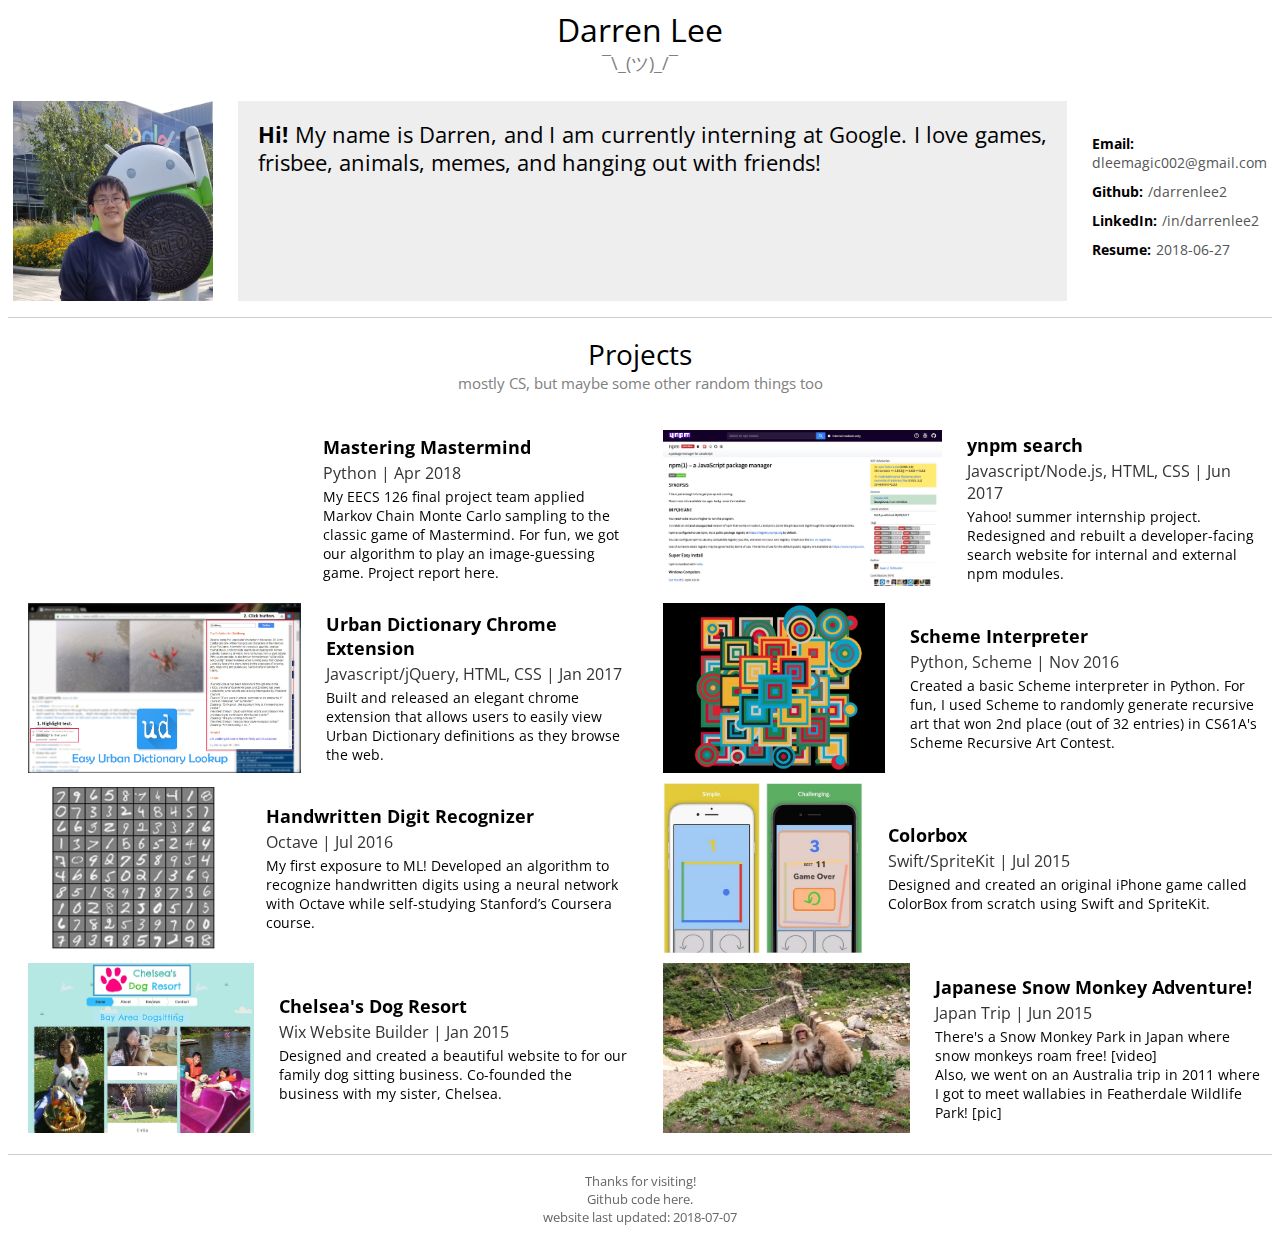
==== index.html @ 19293cb5 "fix typos" ====
<html>
  <head>
    <title>Darren</title>
    <link rel="stylesheet" type="text/css" href="./styles.css">
    <link rel="shortcut icon" href="./images/favicon/favicon.ico" type="image/x-icon">
    <!-- define charset so firefox can see the shrug emoji -->
    <meta http-equiv="Content-Type" content="text/html; charset=UTF-8">
  </head>

  <body>
    <div class="main-container">
      <!-- Site Title -->
      <div class="content-title-container" id="main-title-container">
        <div class="title">Darren Lee</div>
        <div class="subtitle">¯\_(ツ)_/¯</div>
      </div>

      <!-- Intro -->
      <div class="intro-container">
        <div class="profile-pic-container">
          <img src="./images/profile.jpg" id="profile-pic" onmouseover="this.src='./images/profile2.jpg';" onmouseout="this.src='./images/profile.jpg';"/>
        </div>
        <div class="intro-text-container">
          <div class="intro-text">
            <strong>Hi!</strong> My name is Darren, and I am currently interning at Google. I love games, frisbee, animals, <a href="https://www.facebook.com/groups/1717731545171536/?fref=nf">memes</a>, and hanging out with friends!
          </div>
        </div>
        <div class="links-container">
          <div class="link-item">
            <div class="link-item-name">Email:</div>
            <div class="link-item-link">dleemagic002@gmail.com</div>
          </div>
          <div class="link-item">
            <div class="link-item-name">Github:</div>
            <div class="link-item-link">
              <a href="https://github.com/darrenlee2">/darrenlee2</a>
            </div>
          </div>
          <div class="link-item">
            <div class="link-item-name">LinkedIn:</div>
            <div class="link-item-link">
              <a href="https://linkedin.com/in/darrenlee2">/in/darrenlee2</a>
            </div>
          </div>
          <div class="link-item">
            <div class="link-item-name">Resume:</div>
            <div class="link-item-link">
              <a href="./resume.pdf">2018-06-27</a>
            </div>
          </div>
        </div>
      </div>
      <hr/>

      <!-- Projects -->
      <div class="content-title-container" id="project-title-container">
        <div class="content-title" id="project-title">Projects</div>
        <div class="content-subtitle" id="project-subtitle">
          mostly CS, but maybe some other random things too
        </div>
      </div>
      <div class="content-container">
        <!-- Mastering Mastermind -->
        <div class="content-item">
          <div class="content-item-image-container">
            <iframe src="https://giphy.com/embed/6bdfLt8lICmFPBZW8o" frameBorder="0"></iframe>
          </div>
          <div class="content-item-text-container">
            <div class="content-item-text-title">
              <a href="./projects/mastermind.pdf">Mastering Mastermind</a>
            </div>
            <div class="content-item-text-subtitle">
              Python | Apr 2018
            </div>
            <div class="content-item-text-description">
              My EECS 126 final project team applied <a href="https://en.wikipedia.org/wiki/Markov_chain_Monte_Carlo">Markov Chain Monte Carlo</a> sampling to the classic game of Mastermind. For fun, we got our algorithm to play an image-guessing game. <a href="./projects/mastermind.pdf">Project report here</a>.
            </div>
          </div>
        </div>
        <!-- ynpm search -->
        <div class="content-item">
          <div class="content-item-image-container">
            <img src="./images/ynpm.jpg" class="content-item-image"/>
          </div>
          <div class="content-item-text-container">
            <div class="content-item-text-title">
              ynpm search
            </div>
            <div class="content-item-text-subtitle">
              Javascript/Node.js, HTML, CSS | Jun 2017
            </div>
            <div class="content-item-text-description">
              <a href="https://www.yahoo.com/">Yahoo!</a> summer internship project. Redesigned and rebuilt a developer-facing search website for internal and external <a href="https://www.npmjs.com/">npm modules</a>.
            </div>
          </div>
        </div>
        <!-- Easy Urban Dictionary Lookup -->
        <div class="content-item">
          <div class="content-item-image-container">
            <img src="./images/urbandict.jpg" class="content-item-image"/>
          </div>
          <div class="content-item-text-container">
            <div class="content-item-text-title">
              <a href="https://chrome.google.com/webstore/detail/easy-urban-dictionary-loo/jpnfkdokcadnkpmpfjbblfjjokffpbio">
                Urban Dictionary Chrome Extension 
              </a>
            </div>
            <div class="content-item-text-subtitle">
              Javascript/jQuery, HTML, CSS | Jan 2017
            </div>
            <div class="content-item-text-description">
              Built and released an elegant <a href="https://chrome.google.com/webstore/category/extensions">chrome extension</a> that allows users to easily view <a href="http://www.urbandictionary.com/">Urban Dictionary</a> definitions as they browse the web. 
            </div>
          </div>
        </div>
        <!-- Scheme Interpreter -->
        <div class="content-item">
          <div class="content-item-image-container">
            <img src="./images/schemeart.jpg" class="content-item-image"/>
          </div>
          <div class="content-item-text-container">
            <div class="content-item-text-title">
              Scheme Interpreter
            </div>
            <div class="content-item-text-subtitle">
              Python, Scheme | Nov 2016
            </div>
            <div class="content-item-text-description">
              Created a basic <a href="https://en.wikipedia.org/wiki/Scheme_(programming_language)">Scheme</a> interpreter in Python. For fun, I used Scheme to randomly generate recursive art that won 2nd place (out of 32 entries) in <a href="https://cs61a.org/">CS61A</a>'s Scheme Recursive Art Contest.
            </div>
          </div>
        </div>
        <!-- Handwritten Digit Recognizer -->
        <div class="content-item">
          <div class="content-item-image-container">
            <img src="./images/digits.jpg" class="content-item-image"/>
          </div>
          <div class="content-item-text-container">
            <div class="content-item-text-title">
              Handwritten Digit Recognizer
            </div>
            <div class="content-item-text-subtitle">
              Octave | Jul 2016
            </div>
            <div class="content-item-text-description">
              My first exposure to ML! Developed an algorithm to recognize handwritten digits using a neural network with Octave while self-studying <a href="https://www.coursera.org/learn/machine-learning">Stanford’s Coursera course</a>.
            </div>
          </div>
        </div>
        <!-- Colorbox -->
        <div class="content-item">
          <div class="content-item-image-container">
            <img src="./images/colorbox.jpg" class="content-item-image"/>
          </div>
          <div class="content-item-text-container">
            <div class="content-item-text-title">
              Colorbox
            </div>
            <div class="content-item-text-subtitle">
              Swift/SpriteKit | Jul 2015
            </div>
            <div class="content-item-text-description">
              Designed and created an original iPhone game called ColorBox from scratch using Swift and <a href= "https://developer.apple.com/reference/spritekit">SpriteKit</a>. 
            </div>
          </div>
        </div>
        <!-- Chelsea's Dog Resort -->
        <div class="content-item">
          <div class="content-item-image-container">
            <img src="./images/dogs.jpg" class="content-item-image"/>
          </div>
          <div class="content-item-text-container">
            <div class="content-item-text-title">
              <a href="http://chelseasdogresort.wixsite.com/dogs">
                Chelsea's Dog Resort
              </a>
            </div>
            <div class="content-item-text-subtitle">
              Wix Website Builder | Jan 2015
            </div>
            <div class="content-item-text-description">
              Designed and created a beautiful website to for our family dog sitting business. Co-founded the business with my sister, Chelsea.
            </div>
          </div>
        </div>
        <!-- Japanese Snow Monkeys -->
        <div class="content-item">
          <div class="content-item-image-container">
            <img src="./images/monkeys.jpg" class="content-item-image"/>
          </div>
          <div class="content-item-text-container">
            <div class="content-item-text-title">
              <a href="https://www.youtube.com/watch?v=pH8k51d99iI">
                Japanese Snow Monkey Adventure!
                </a>
            </div>
            <div class="content-item-text-subtitle">
              Japan Trip | Jun 2015
            </div>
            <div class="content-item-text-description">
              There's a <a href="http://en.jigokudani-yaenkoen.co.jp/">Snow Monkey Park</a> in Japan where snow monkeys roam free! <a href="https://www.youtube.com/watch?v=pH8k51d99iI">[video]</a>
              <br/>
              Also, we went on an Australia trip in 2011 where I got to meet wallabies in <a href="http://www.featherdale.com.au/">Featherdale Wildlife Park!</a> <a href="./images/wallaby.jpg">[pic]</a>
            </div>
          </div>
        </div>
      </div>
      <hr/>
      <!-- Footer -->
      <div class="footer-container">
        <div class="footer-item">
          Thanks for visiting!
        </div>
        <div class="footer-item">
          <a href="https://github.com/darrenlee2/darrenlee2.github.io">Github code here.</a>
        </div>
        <div class="footer-item">
          website last updated: 2018-07-07
        </div>
      </div>
    </div>
  </body>
</html>
---- styles.css ----
@import "https://fonts.googleapis.com/css?family=Open+Sans";

a {
	background-color: none;
	text-decoration: none;
	color: inherit;
	-webkit-transition: background-color 100ms;
	-moz-transition: background-color 100ms;
	-o-transition: background-color 100ms;
	transition: background-color 100ms;
}

a:hover {
	background-color: #91d6ff; /* a nice shade of blue */
	text-decoration: none;
	-webkit-transition: background-color 100ms;
	-moz-transition: background-color 100ms;
	-o-transition: background-color 100ms;
	transition: background-color 100ms;
}

.content-container {
	display: flex;
	flex-flow: row wrap;
	justify-content: space-between;
}

.content-item {
	/*background: #eee;*/
	display: inline-flex;
	height: 170px;
	margin: 5px;
	width: 49%; /* for large screens, 2 columns. */
}

@media all and (max-width: 1080px) {
	.content-item {
		width: 100%; /* for smaller screens, 1 column. */
		margin-bottom: 15px;
	}
}

.content-item-image {
	max-height: 100%;
	margin: 0 15px 0 15px;
}

.content-item-image-container {
	height: 100%;
	max-width: 50%;
}

.content-item-image-container {
	display: flex;
	flex-direction: column;
	justify-content: center;
}

.content-item-text-container {
	align-items: flex-start;
	display: inline-flex;
	flex-direction: column;
	justify-content: center;
	margin-left: 10px;
}

.content-item-text-description {
	font-size: medium;
	font-size: 90%;
}

.content-item-text-subtitle {
	color: #333;
	font-size: medium;
	margin-bottom: 3px;
}

.content-item-text-title {
	font-weight: bold;
	font-size: large;
	margin-bottom: 3px;
}

.content-title {
	font-size: x-large;
	font-size: 175%;
}

.content-title-container {
	align-items: center;
	display: flex;
 	flex-direction: column;
 	margin: 5px 5px 25px 5px;
}

.content-subtitle {
	color: gray;
	font-size: large;
	font-size: 95%;
}

.footer-container {
	align-items: center;
	display: flex;
 	flex-direction: column;
 	margin: 5px 5px 25px 5px;
}

.footer-item {
	color: #666;
	font-size: small;
}

hr {
	display: block;
	height: 1px;
	border: 0;
	border-top: 1px solid #ccc;
	margin: 1em 0;
	padding: 0;
}

.intro-text-container {
	background: #eee;
	font-size: large;
	height: 100%;
	margin: 0 25px 0 25px;
}

.intro-container {
	align-items: center;
	display: flex;
 	flex-direction: row;
 	height: 200px;
 	margin: 5px;
}

.intro-text {
	color: #000;
	font-size: 1.7vw; /* dynamic text size based on div width */
	line-height: 130%;
	margin: 20px;
	text-align: justify;
}

.link-item {
	display: flex;
	flex-flow: row wrap;
	margin-bottom: 10px;
}

.link-item-link {
	color: #555;
	font-size: medium;
	font-size: 85%;
}

.link-item-name {
	font-size: medium;
	font-size: 85%;
	font-weight: bold;
	margin-right: 5px;
}

.links-container {
	align-items: flex-start;
	display: flex;
	flex-direction: column;
}

.main-container {
	font-family: 'Open Sans', sans-serif;
	margin: 0;
	padding: 0;
}

.profile-pic-container {
	height: 100%;
}

#profile-pic {
	height: 100%;
}

.subtitle {
	color: gray;
	font-size: large;
}

.title {
	font-size: xx-large;
}
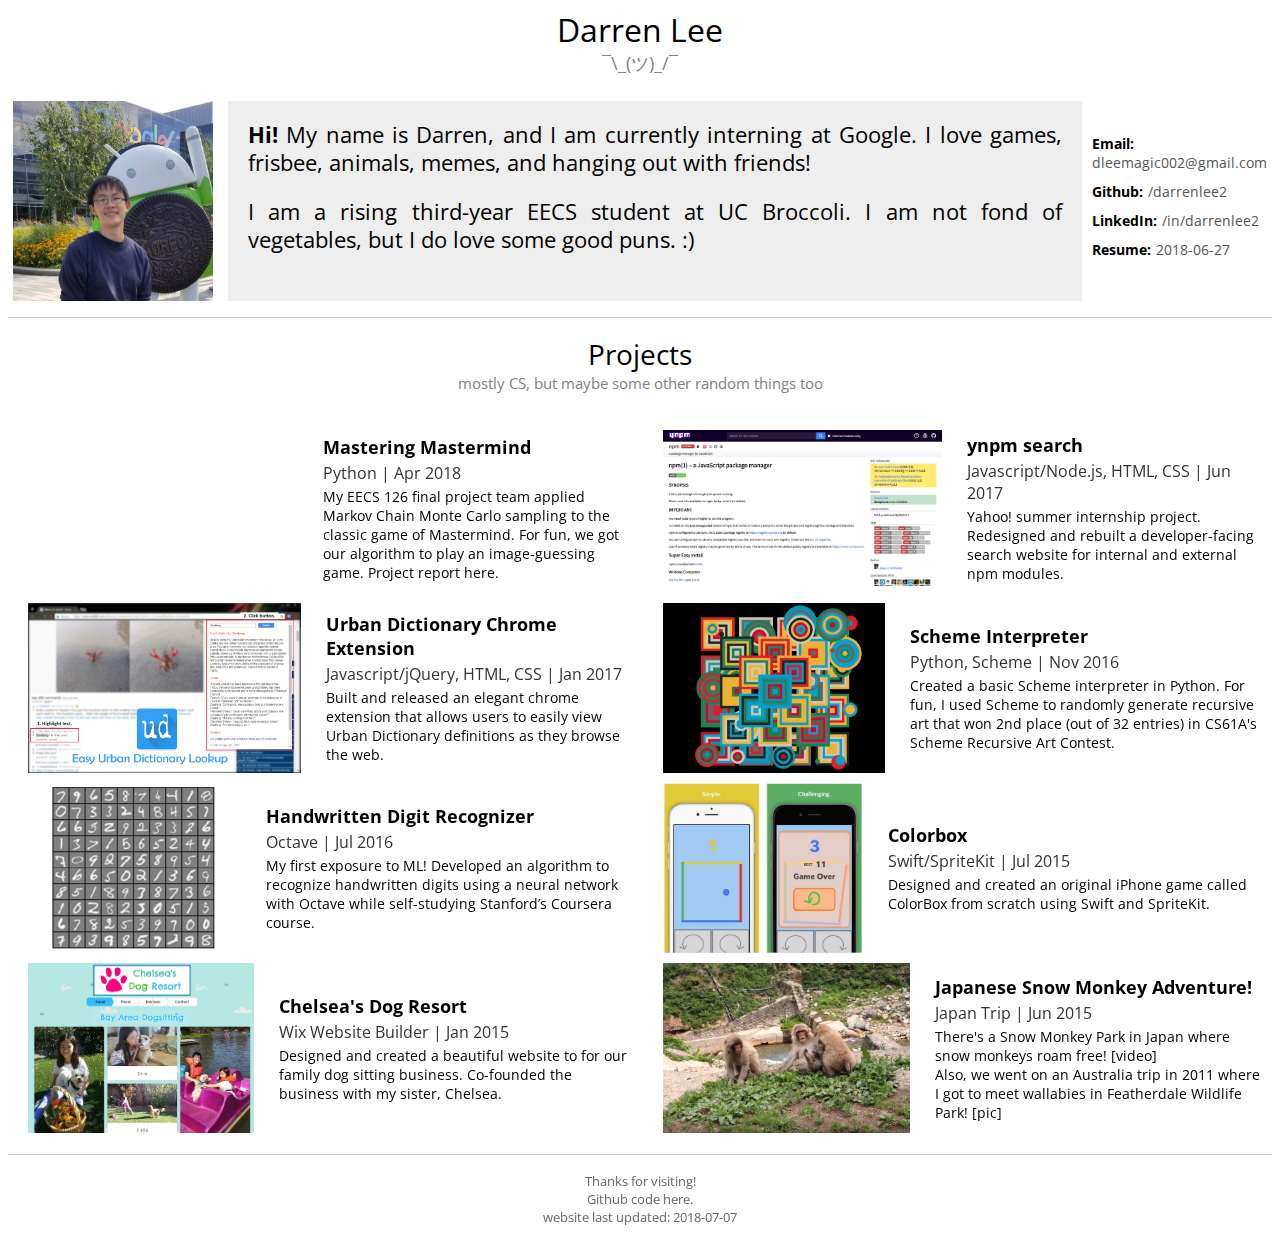
==== commit 8286894e: "scroll bar when overflow-y" ====
--- a/index.html
+++ b/index.html
@@ -23,6 +23,8 @@
         <div class="intro-text-container">
           <div class="intro-text">
             <strong>Hi!</strong> My name is Darren, and I am currently interning at Google. I love games, frisbee, animals, <a href="https://www.facebook.com/groups/1717731545171536/?fref=nf">memes</a>, and hanging out with friends!
+            <div class="intro-text-break"></div>
+            I am a rising third-year <a href="https://eecs.berkeley.edu/">EECS</a> student at <a href="https://www.facebook.com/ucbroccoli/">UC Broccoli</a>. I am not fond of vegetables, but I do love some good puns. :)
           </div>
         </div>
         <div class="links-container">
--- a/styles.css
+++ b/styles.css
@@ -124,7 +124,8 @@
 	background: #eee;
 	font-size: large;
 	height: 100%;
-	margin: 0 25px 0 25px;
+	margin: 0 10px 0 15px;
+	overflow-y: auto;
 }
 
 .intro-container {
@@ -141,6 +142,10 @@
 	line-height: 130%;
 	margin: 20px;
 	text-align: justify;
+}
+
+.intro-text-break {
+	height: 10%;
 }
 
 .link-item {
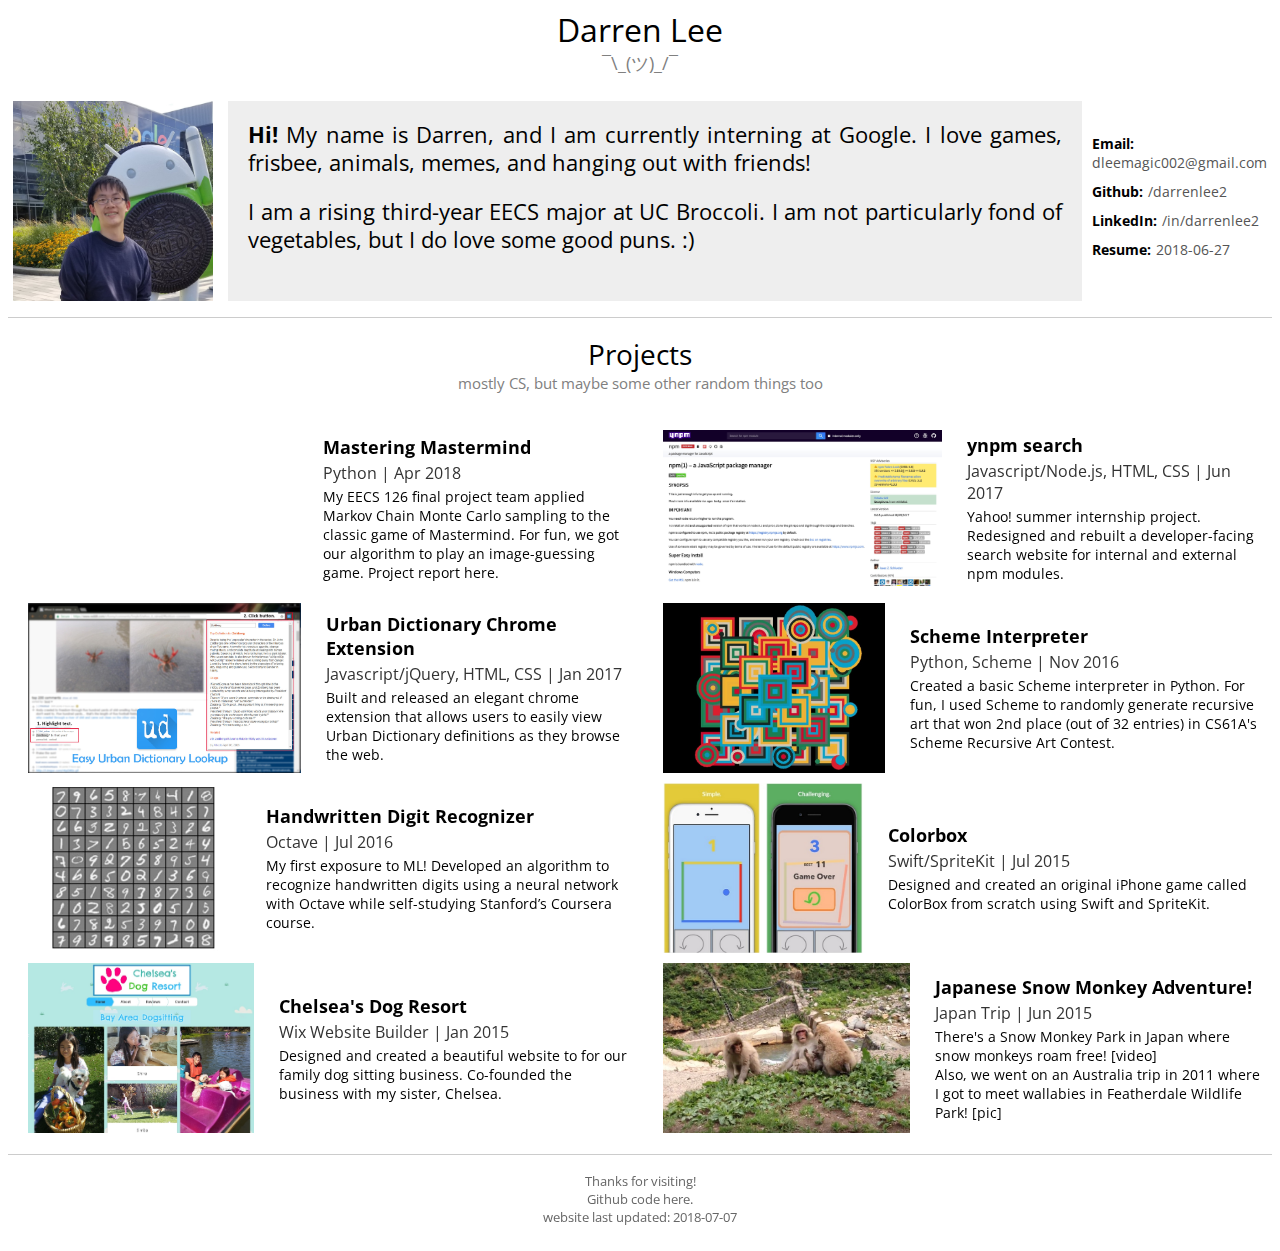
==== commit 0cb34dfd: "wording" ====
--- a/index.html
+++ b/index.html
@@ -24,7 +24,7 @@
           <div class="intro-text">
             <strong>Hi!</strong> My name is Darren, and I am currently interning at Google. I love games, frisbee, animals, <a href="https://www.facebook.com/groups/1717731545171536/?fref=nf">memes</a>, and hanging out with friends!
             <div class="intro-text-break"></div>
-            I am a rising third-year <a href="https://eecs.berkeley.edu/">EECS</a> student at <a href="https://www.facebook.com/ucbroccoli/">UC Broccoli</a>. I am not fond of vegetables, but I do love some good puns. :)
+            I am a rising third-year <a href="https://eecs.berkeley.edu/">EECS</a> major at <a href="https://www.facebook.com/ucbroccoli/">UC Broccoli</a>. I am not particularly fond of vegetables, but I do love some good puns. :)
           </div>
         </div>
         <div class="links-container">
--- a/styles.css
+++ b/styles.css
@@ -125,7 +125,7 @@
 	font-size: large;
 	height: 100%;
 	margin: 0 10px 0 15px;
-	overflow-y: auto;
+	overflow: auto;
 }
 
 .intro-container {
@@ -145,7 +145,7 @@
 }
 
 .intro-text-break {
-	height: 10%;
+	height: 20px;
 }
 
 .link-item {
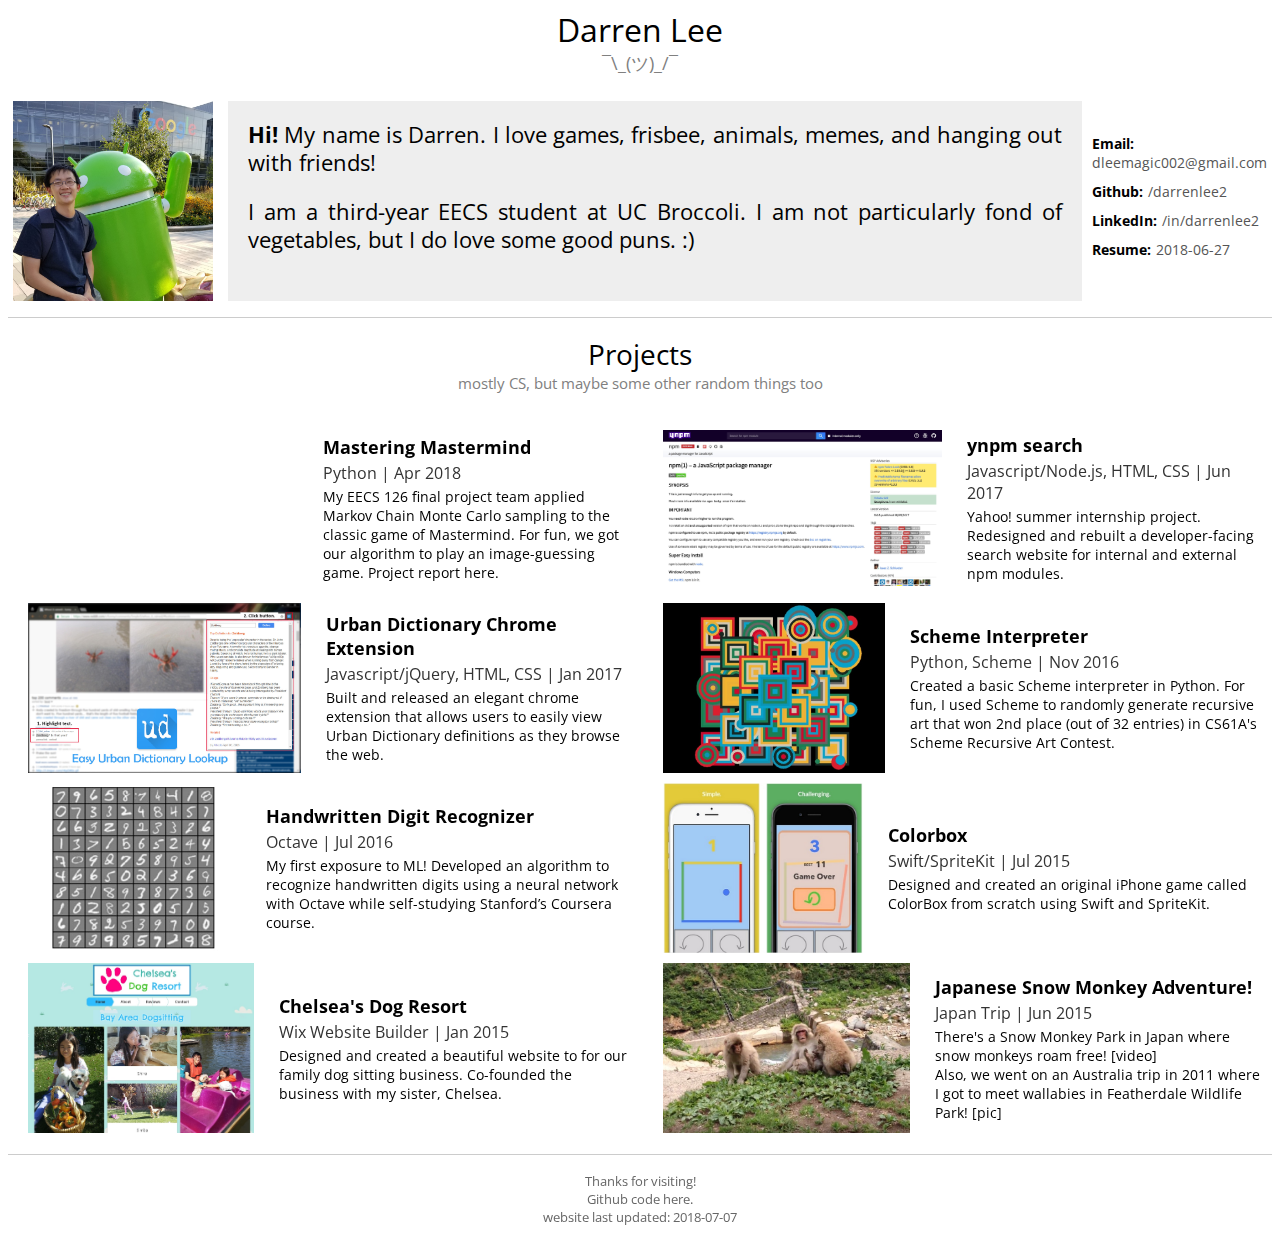
==== commit 4fccc801: "pic and update intro" ====
--- a/index.html
+++ b/index.html
@@ -22,9 +22,9 @@
         </div>
         <div class="intro-text-container">
           <div class="intro-text">
-            <strong>Hi!</strong> My name is Darren, and I am currently interning at Google. I love games, frisbee, animals, <a href="https://www.facebook.com/groups/1717731545171536/?fref=nf">memes</a>, and hanging out with friends!
+            <strong>Hi!</strong> My name is Darren. I love games, frisbee, animals, <a href="https://www.facebook.com/groups/1717731545171536/?fref=nf">memes</a>, and hanging out with friends!
             <div class="intro-text-break"></div>
-            I am a rising third-year <a href="https://eecs.berkeley.edu/">EECS</a> major at <a href="https://www.facebook.com/ucbroccoli/">UC Broccoli</a>. I am not particularly fond of vegetables, but I do love some good puns. :)
+            I am a third-year <a href="https://eecs.berkeley.edu/">EECS</a> student at <a href="https://www.facebook.com/ucbroccoli/">UC Broccoli</a>. I am not particularly fond of vegetables, but I do love some good puns. :)
           </div>
         </div>
         <div class="links-container">
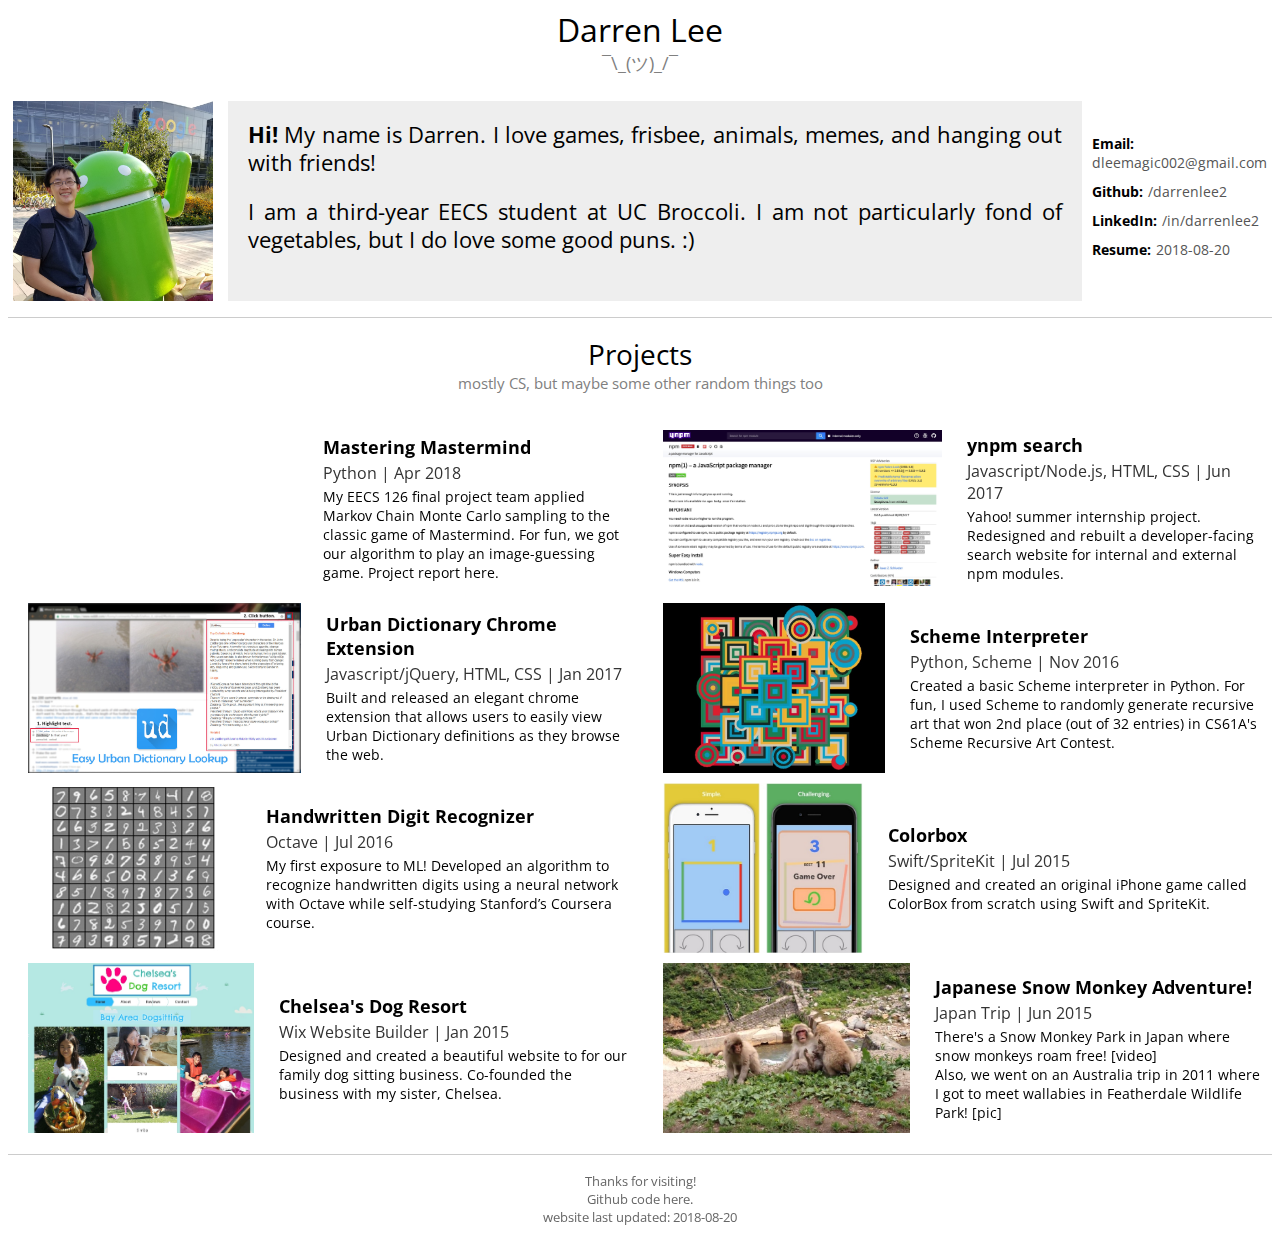
==== commit 7828c68e: "h" ====
--- a/index.html
+++ b/index.html
@@ -47,7 +47,7 @@
           <div class="link-item">
             <div class="link-item-name">Resume:</div>
             <div class="link-item-link">
-              <a href="./resume.pdf">2018-06-27</a>
+              <a href="./resume.pdf">2018-08-20</a>
             </div>
           </div>
         </div>
@@ -217,7 +217,7 @@
           <a href="https://github.com/darrenlee2/darrenlee2.github.io">Github code here.</a>
         </div>
         <div class="footer-item">
-          website last updated: 2018-07-07
+          website last updated: 2018-08-20
         </div>
       </div>
     </div>
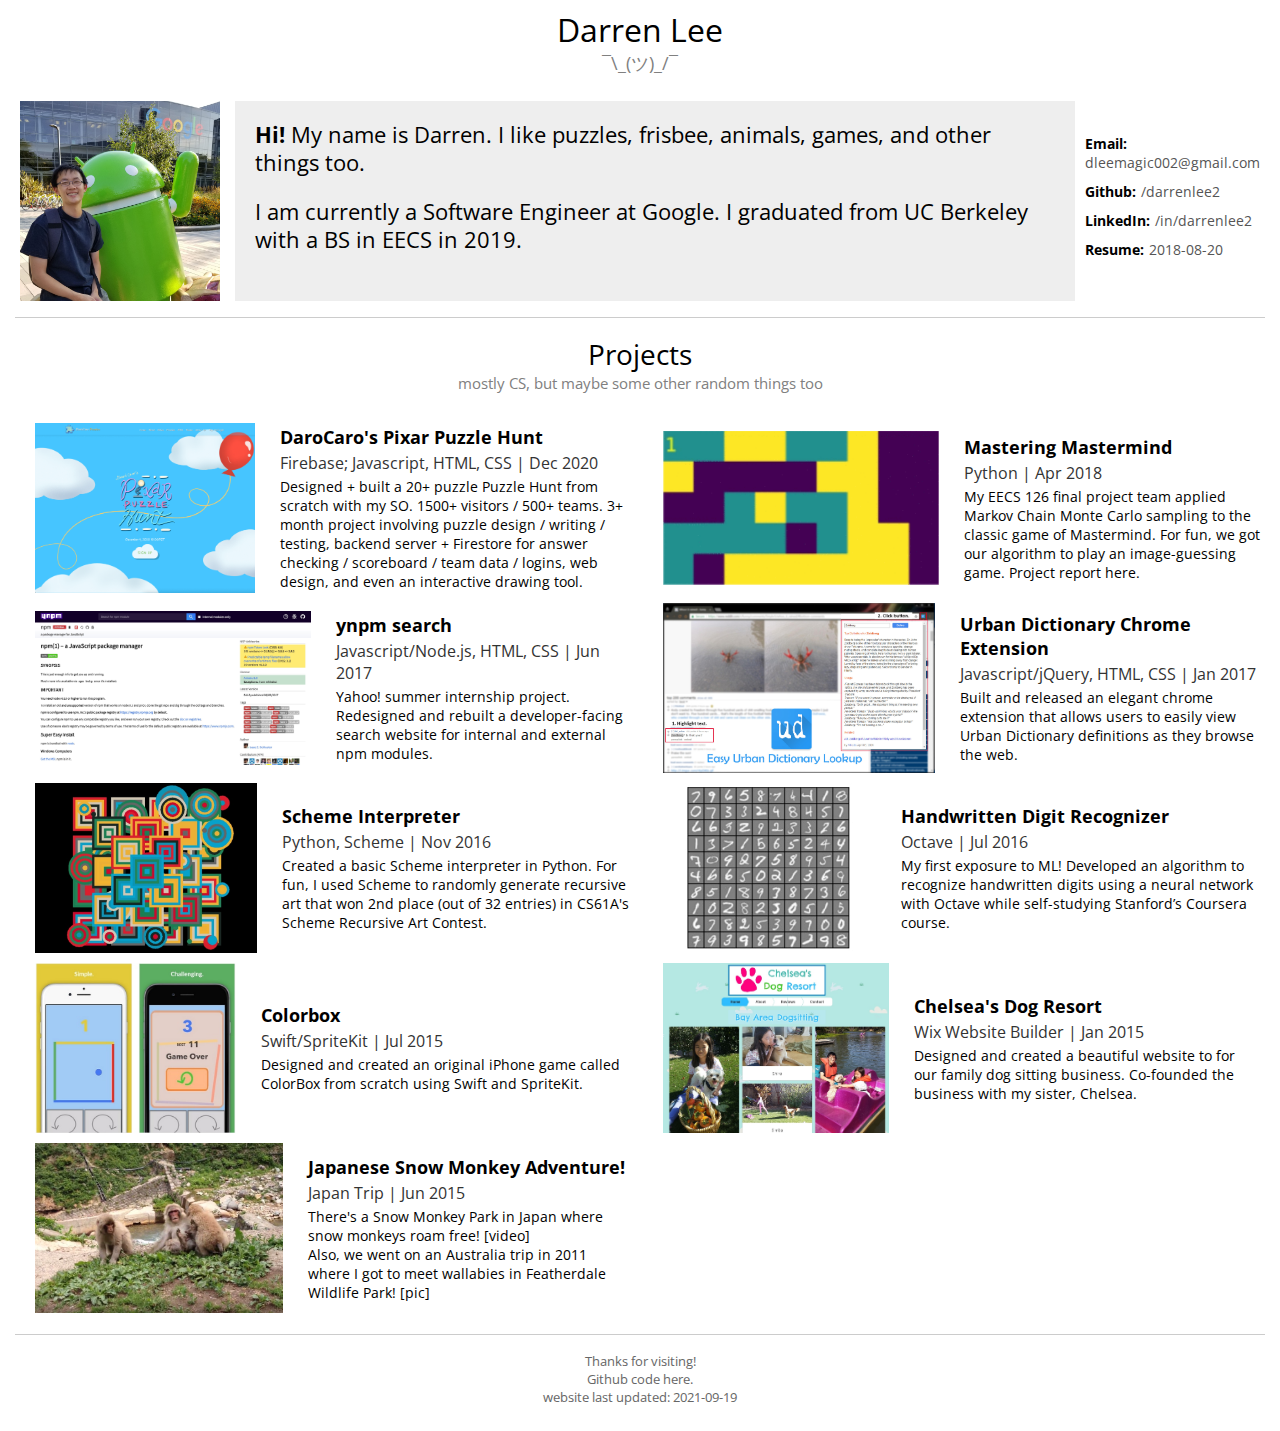
==== commit 197ed56d: "add puzzlehunt, fix mastermind gif" ====
--- a/index.html
+++ b/index.html
@@ -22,9 +22,10 @@
         </div>
         <div class="intro-text-container">
           <div class="intro-text">
-            <strong>Hi!</strong> My name is Darren. I love games, frisbee, animals, <a href="https://www.facebook.com/groups/1717731545171536/?fref=nf">memes</a>, and hanging out with friends!
+            <strong>Hi!</strong> My name is Darren. I like puzzles, frisbee, animals, games, and other things too.
             <div class="intro-text-break"></div>
-            I am a third-year <a href="https://eecs.berkeley.edu/">EECS</a> student at <a href="https://www.facebook.com/ucbroccoli/">UC Broccoli</a>. I am not particularly fond of vegetables, but I do love some good puns. :)
+            I am currently a Software Engineer at Google.
+            I graduated from <a href="https://berkeley.edu/">UC Berkeley</a> with a BS in <a href="https://eecs.berkeley.edu/">EECS</a> in 2019.
           </div>
         </div>
         <div class="links-container">
@@ -62,10 +63,27 @@
         </div>
       </div>
       <div class="content-container">
+        <!-- Pixar Puzzle Hunt -->
+        <div class="content-item">
+          <div class="content-item-image-container">
+            <img src="./images/darocaro.gif" class="content-item-image"/>
+          </div>
+          <div class="content-item-text-container">
+            <div class="content-item-text-title">
+              <a href="https://darocaro.github.io/">DaroCaro's Pixar Puzzle Hunt</a>
+            </div>
+            <div class="content-item-text-subtitle">
+              Firebase; Javascript, HTML, CSS | Dec 2020
+            </div>
+            <div class="content-item-text-description">
+              Designed + built a 20+ puzzle Puzzle Hunt from scratch with my SO. 1500+ visitors / 500+ teams. 3+ month project involving puzzle design / writing / testing, backend server + Firestore for answer checking / scoreboard / team data / logins, web design, and even an interactive drawing tool.
+            </div>
+          </div>
+        </div>
         <!-- Mastering Mastermind -->
         <div class="content-item">
           <div class="content-item-image-container">
-            <iframe src="https://giphy.com/embed/6bdfLt8lICmFPBZW8o" frameBorder="0"></iframe>
+            <img src="./images/126.gif" class="content-item-image"/>
           </div>
           <div class="content-item-text-container">
             <div class="content-item-text-title">
@@ -217,7 +235,7 @@
           <a href="https://github.com/darrenlee2/darrenlee2.github.io">Github code here.</a>
         </div>
         <div class="footer-item">
-          website last updated: 2018-08-20
+          website last updated: 2021-09-19
         </div>
       </div>
     </div>
--- a/styles.css
+++ b/styles.css
@@ -138,10 +138,11 @@
 
 .intro-text {
 	color: #000;
-	font-size: 1.7vw; /* dynamic text size based on div width */
+	/* dynamic text size based on div width with min/max size */
+	font-size: clamp(16px, 1.7vw, 26px);
 	line-height: 130%;
 	margin: 20px;
-	text-align: justify;
+	text-align: left;
 }
 
 .intro-text-break {
@@ -175,7 +176,8 @@
 
 .main-container {
 	font-family: 'Open Sans', sans-serif;
-	margin: 0;
+	margin: auto;
+	max-width: 1250px;
 	padding: 0;
 }
 
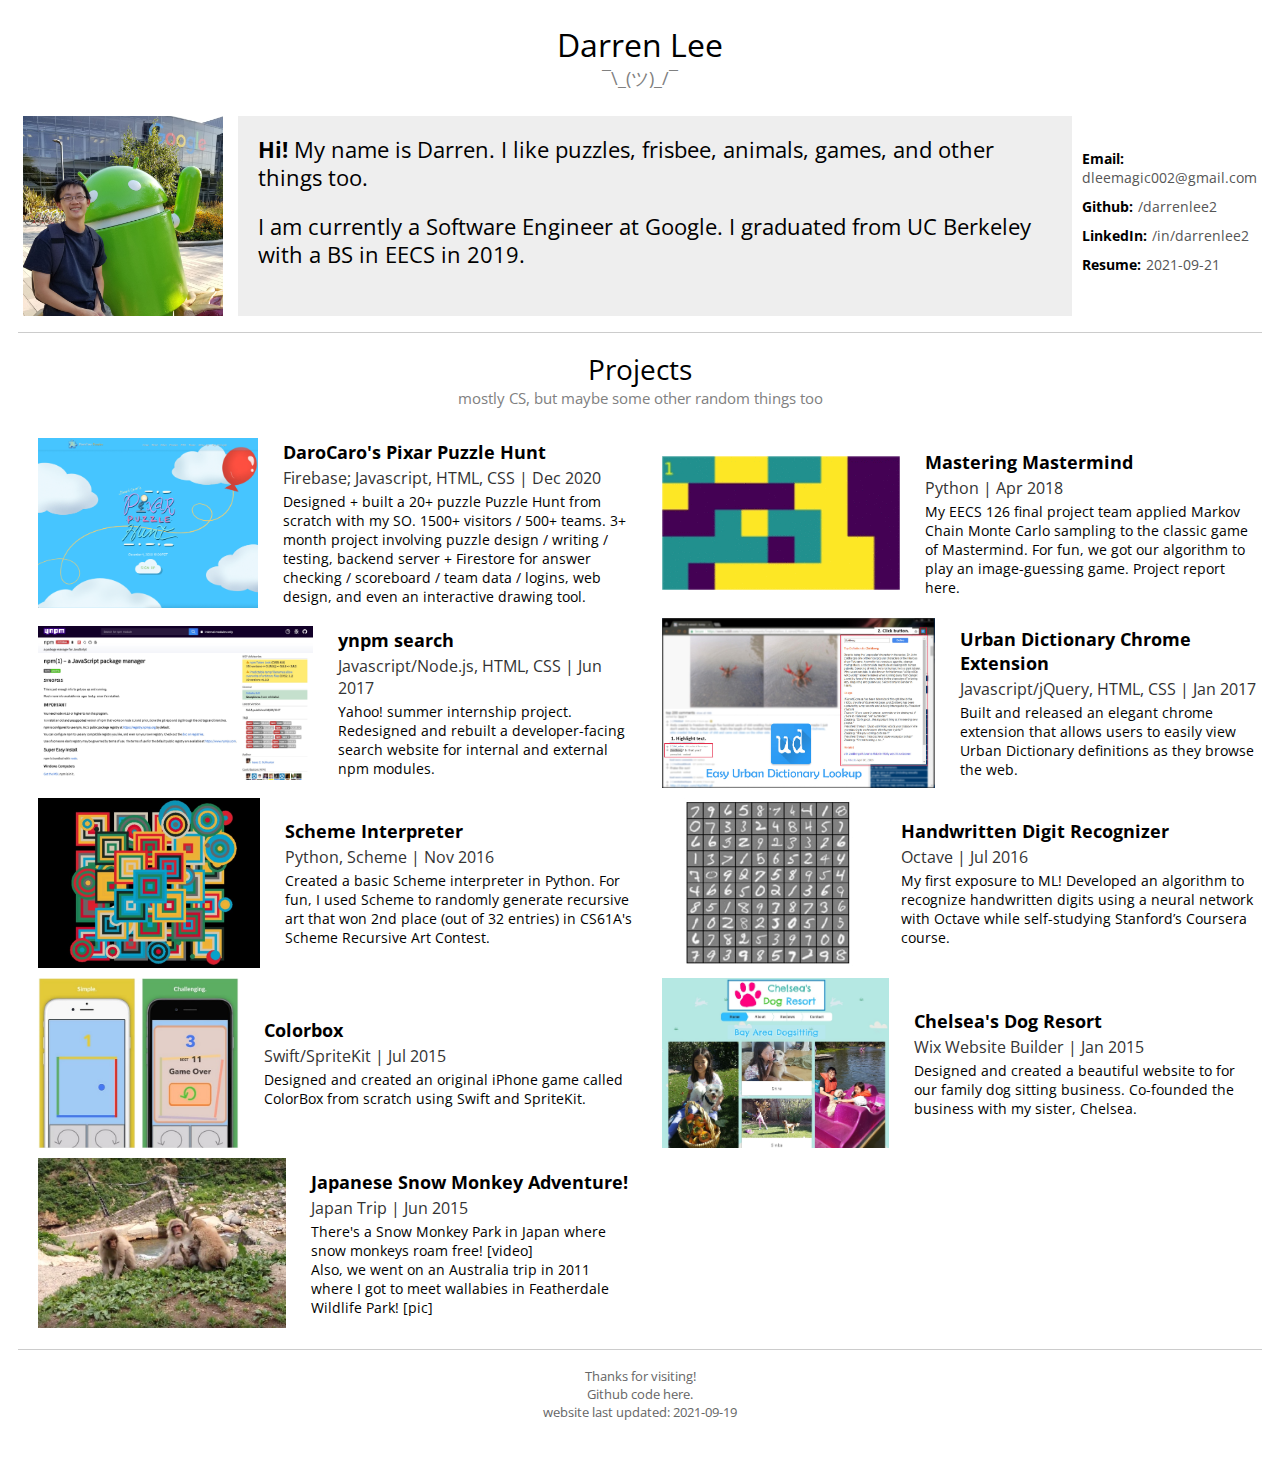
==== commit 86b2cb36: "update resume" ====
--- a/index.html
+++ b/index.html
@@ -48,7 +48,7 @@
           <div class="link-item">
             <div class="link-item-name">Resume:</div>
             <div class="link-item-link">
-              <a href="./resume.pdf">2018-08-20</a>
+              <a href="./resume-2021-09-21.pdf">2021-09-21</a>
             </div>
           </div>
         </div>
--- a/styles.css
+++ b/styles.css
@@ -176,9 +176,9 @@
 
 .main-container {
 	font-family: 'Open Sans', sans-serif;
-	margin: auto;
+	margin: auto;  /* centers stuff */
 	max-width: 1250px;
-	padding: 0;
+	padding: 10px;
 }
 
 .profile-pic-container {
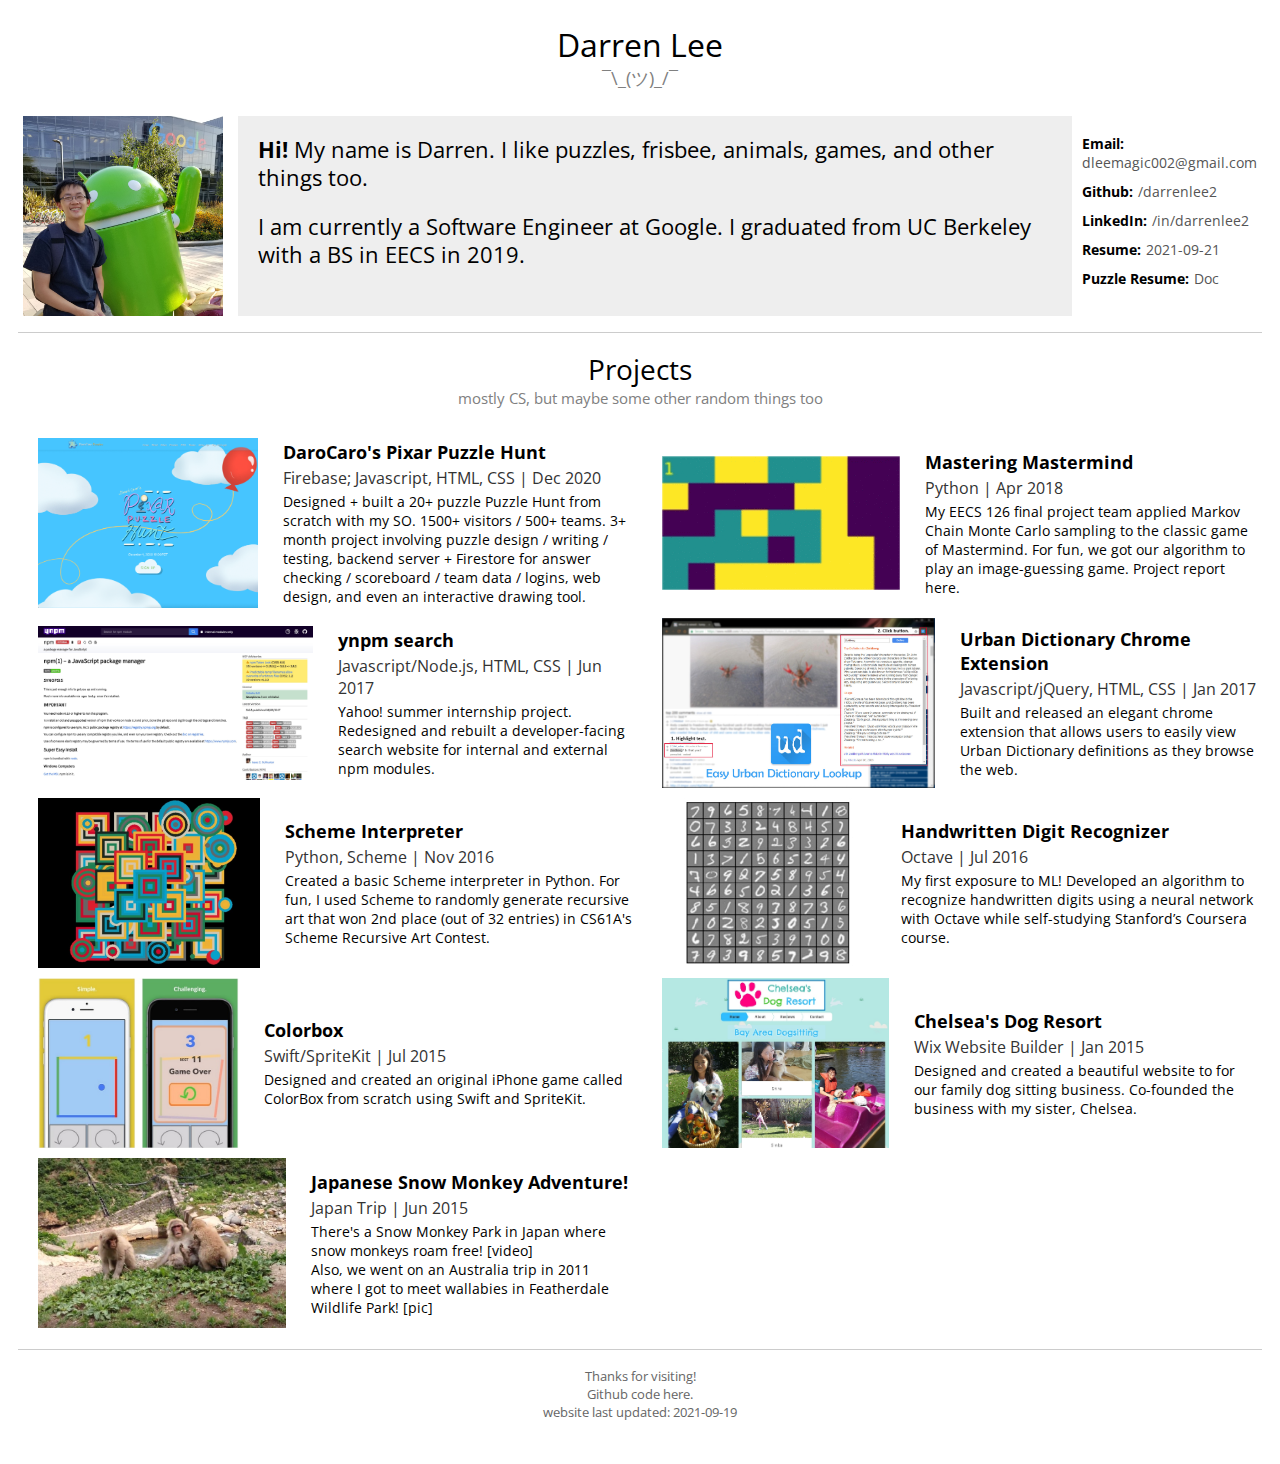
==== commit ec41ab17: "add puzzle resume" ====
--- a/index.html
+++ b/index.html
@@ -51,6 +51,12 @@
               <a href="./resume-2021-09-21.pdf">2021-09-21</a>
             </div>
           </div>
+          <div class="link-item">
+            <div class="link-item-name">Puzzle Resume:</div>
+            <div class="link-item-link">
+              <a href="https://docs.google.com/document/d/1qnbXq7HaUbTyjy4Xxoj9201SDFYhPG3NKiELKpuEskU/edit?usp=sharing">Doc</a>
+            </div>
+          </div>
         </div>
       </div>
       <hr/>
